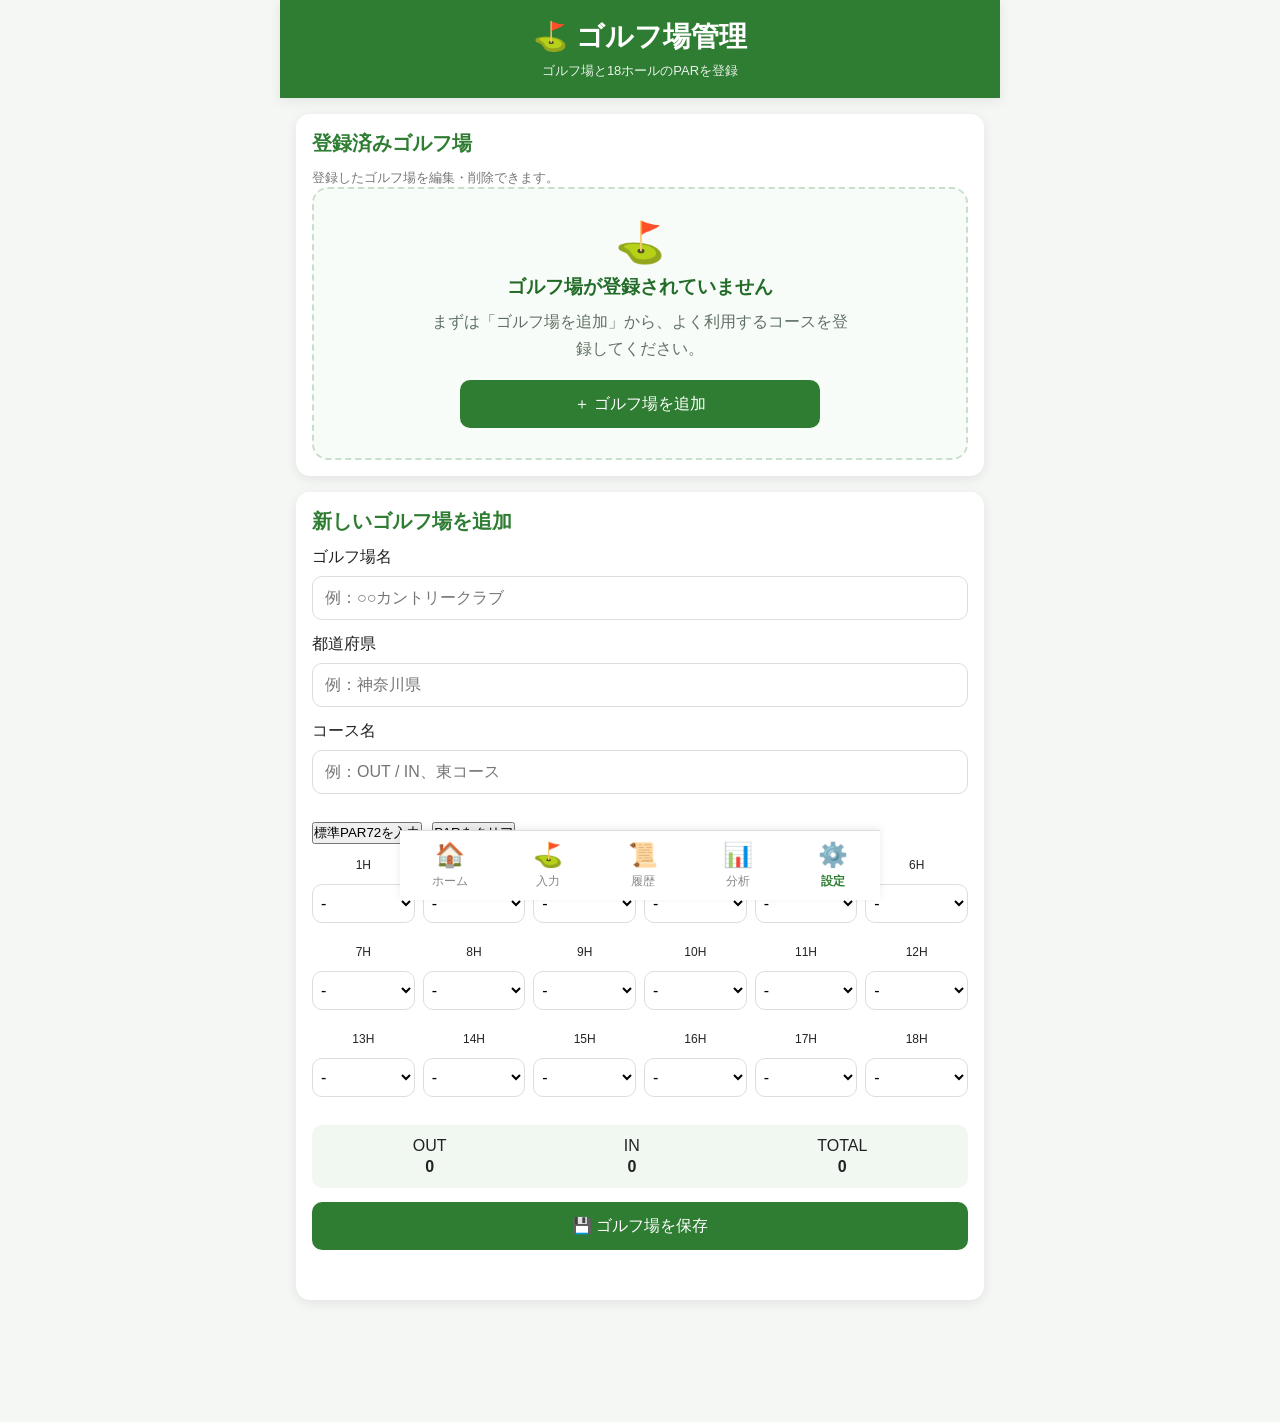
==== course-management.html @ 23a29a6c "Initial commit" ====
<!DOCTYPE html><html lang="ja"><head><meta charset="UTF-8"><meta name="viewport" content="width=device-width,initial-scale=1.0,viewport-fit=cover"><meta name="theme-color" content="#2E7D32"><link rel="manifest" href="manifest.webmanifest"><link rel="stylesheet" href="css/style.css"><title>ScoreCraft - ゴルフ場管理</title></head><body><header><h1>⛳ ゴルフ場管理</h1><p>ゴルフ場と18ホールのPARを登録</p></header><main>
<section class="card"><div class="section-heading"><div><h2>登録済みゴルフ場</h2><p class="section-description">登録したゴルフ場を編集・削除できます。</p></div></div><div id="courseList" class="course-manager-list"></div></section>
<section class="card" id="courseFormCard"><h2 id="formTitle">新しいゴルフ場を追加</h2><input id="editingCourseId" type="hidden"><label>ゴルフ場名<input id="courseName" type="text" placeholder="例：○○カントリークラブ"></label><label>都道府県<input id="prefecture" type="text" placeholder="例：神奈川県"></label><label>コース名<input id="courseNameDetail" type="text" placeholder="例：OUT / IN、東コース"></label><div class="par-toolbar"><button id="setPar72Button" class="secondary-button" type="button">標準PAR72を入力</button><button id="clearParButton" class="secondary-button" type="button">PARをクリア</button></div><div id="parGrid" class="par-input-grid"></div><div class="par-total-box"><span>OUT <strong id="outPar">0</strong></span><span>IN <strong id="inPar">0</strong></span><span>TOTAL <strong id="totalPar">0</strong></span></div><div class="course-form-actions"><button id="saveCourseButton" class="btn" type="button">💾 ゴルフ場を保存</button><button id="cancelEditButton" class="secondary-button" type="button" hidden>編集をキャンセル</button></div><div id="courseMessage" class="data-message" aria-live="polite"></div></section>
</main><div id="navigation"></div><script src="js/app.js"></script><script src="js/storage.js"></script><script src="js/navigation.js"></script><script src="js/courseDatabase.js"></script><script src="js/courseManagement.js"></script></body></html>
---- css/style.css ----
/* ==========================================
   ScoreCraft Ver2
   style.css
========================================== */

/* ===============================
   リセット
================================ */

*{
    margin:0;
    padding:0;
    box-sizing:border-box;
}

/* ===============================
   共通
================================ */

:root{

    --primary:#2E7D32;
    --primary-light:#43A047;

    --background:#F5F7F5;

    --card:#FFFFFF;

    --text:#222222;

    --subtext:#777777;

    --border:#DDDDDD;

    --danger:#D32F2F;

    --radius:14px;

    --shadow:0 3px 12px rgba(0,0,0,.08);

}

body{

    font-family:
        "Yu Gothic UI",
        "Hiragino Sans",
        sans-serif;

    background:var(--background);

    color:var(--text);

    max-width:480px;

    margin:auto;

    min-height:100vh;

    padding-bottom:90px;

}

/* ===============================
   Header
================================ */

header{

    background:var(--primary);

    color:white;

    text-align:center;

    padding:18px;

    box-shadow:var(--shadow);

}

header h1{

    font-size:28px;

}

header p{

    margin-top:6px;

    font-size:13px;

    opacity:.9;

}

/* ===============================
   Main
================================ */

main{

    padding:16px;

}

/* ===============================
   Card
================================ */

.card{

    background:var(--card);

    border-radius:var(--radius);

    padding:16px;

    margin-bottom:16px;

    box-shadow:var(--shadow);

}

.card h2{

    margin-bottom:12px;

    color:var(--primary);

    font-size:20px;

}

/* ===============================
   Button
================================ */

.btn{

    width:100%;

    height:48px;

    border:none;

    border-radius:10px;

    background:var(--primary);

    color:white;

    font-size:16px;

    cursor:pointer;

    transition:.2s;

}

.btn:hover{

    background:var(--primary-light);

}

/* ===============================
   Input
================================ */

input,
select,
textarea{

    width:100%;

    margin-top:8px;

    margin-bottom:14px;

    padding:12px;

    border:1px solid var(--border);

    border-radius:10px;

    font-size:16px;

    background:white;

}

textarea{

    resize:vertical;

}

/* ===============================
   Table
================================ */

table{

    width:100%;

    border-collapse:collapse;

}

th{

    background:var(--primary);

    color:white;

}

th,
td{

    border:1px solid var(--border);

    padding:10px;

    text-align:center;

}

/* ===============================
   Navigation
================================ */

.bottom-nav{

    position:fixed;

    left:50%;

    transform:translateX(-50%);

    bottom:0;

    width:100%;

    max-width:480px;

    height:70px;

    background:white;

    display:flex;

    justify-content:space-around;

    align-items:center;

    border-top:1px solid var(--border);

    box-shadow:0 -2px 8px rgba(0,0,0,.08);

    z-index:1000;

}

.nav-item{

    display:flex;

    flex-direction:column;

    align-items:center;

    text-decoration:none;

    color:#888;

    font-size:12px;

}

.nav-icon{

    font-size:24px;

    margin-bottom:4px;

}

.active{

    color:var(--primary);

    font-weight:bold;

}

/* ===============================
   Message
================================ */

#messageArea{

    margin-top:12px;

    text-align:center;

    font-weight:bold;

}

/* ===============================
   Utility
================================ */

.hidden{

    display:none;

}

.center{

    text-align:center;

}

.mt16{

    margin-top:16px;

}

.mb16{

    margin-bottom:16px;

}

/* ===============================
   Settings
================================ */

.setting-item{

    display:flex;

    align-items:center;

    gap:12px;

    margin-bottom:12px;

}

.setting-item input{

    width:20px;

    height:20px;

    margin:0;

}

.setting-item span{

    font-size:16px;

}

/* ===============================
   My Clubs
================================ */

.club-item{

    display:flex;

    align-items:center;

    gap:12px;

    margin-bottom:12px;

    padding:8px 0;

}

.club-item input{

    width:20px;

    height:20px;

    margin:0;

}

.club-item span{

    font-size:16px;

}

/* ===============================
   Club Category
=============================== */

.club-category{

    margin-top:24px;

    margin-bottom:10px;

    padding-bottom:6px;

    border-bottom:2px solid #e5e7eb;

    font-size:18px;

    font-weight:bold;

}
/* ===============================
   Home Dashboard
================================ */

.welcome-card p {
    color: var(--subtext);
    line-height: 1.7;
}

.section-heading {
    display: flex;
    align-items: center;
    justify-content: space-between;
}

.dashboard-grid {
    display: grid;
    grid-template-columns: repeat(2, minmax(0, 1fr));
    gap: 10px;
}

.dashboard-stat {
    min-height: 105px;
    padding: 14px 10px;
    border: 1px solid var(--border);
    border-radius: 12px;
    background: #fafcfa;
    display: flex;
    flex-direction: column;
    justify-content: center;
    text-align: center;
}

.dashboard-stat-label {
    color: var(--subtext);
    font-size: 13px;
}

.dashboard-stat-value {
    margin-top: 8px;
    color: var(--primary);
    font-size: 30px;
    font-weight: bold;
    line-height: 1;
}

.dashboard-stat-value small {
    margin-left: 3px;
    font-size: 13px;
    color: var(--subtext);
}

.empty-state {
    padding: 22px 8px;
    text-align: center;
    color: var(--subtext);
    line-height: 1.8;
}

.empty-state.compact {
    padding: 10px 4px;
}

.recent-round-list {
    display: flex;
    flex-direction: column;
}

.recent-round-item {
    display: flex;
    align-items: center;
    justify-content: space-between;
    gap: 12px;
    padding: 14px 0;
    border-bottom: 1px solid var(--border);
}

.recent-round-item:first-child {
    padding-top: 2px;
}

.recent-round-item:last-child {
    padding-bottom: 2px;
    border-bottom: none;
}

.recent-round-main {
    min-width: 0;
    flex: 1;
}

.recent-round-course {
    display: block;
    overflow: hidden;
    text-overflow: ellipsis;
    white-space: nowrap;
    font-size: 15px;
}

.recent-round-meta {
    margin-top: 5px;
    color: var(--subtext);
    font-size: 12px;
    line-height: 1.5;
}

.recent-round-score-area {
    min-width: 62px;
    display: flex;
    flex-direction: column;
    align-items: flex-end;
}

.recent-round-score-label {
    color: var(--subtext);
    font-size: 10px;
}

.recent-round-score {
    margin-top: 2px;
    color: var(--primary);
    font-size: 28px;
    line-height: 1;
}

.recent-round-relative {
    margin-top: 4px;
    padding: 2px 6px;
    border-radius: 20px;
    background: #edf6ee;
    color: var(--primary);
    font-size: 11px;
    font-weight: bold;
}

/* ===============================
   Round History
================================ */

.section-description {
    margin-top: 4px;
    color: var(--subtext);
    font-size: 13px;
}

.history-count {
    flex-shrink: 0;
    padding: 5px 10px;
    border-radius: 20px;
    background: #edf6ee;
    color: var(--primary);
    font-size: 13px;
    font-weight: bold;
}

.history-filter-area {
    margin: 18px 0 10px;
}

.history-filter-area label {
    display: block;
    margin-bottom: 7px;
    font-size: 14px;
    font-weight: bold;
}

.history-list {
    display: flex;
    flex-direction: column;
}

.history-item {
    width: 100%;
    padding: 15px 2px;
    border: none;
    border-bottom: 1px solid var(--border);
    border-radius: 0;
    background: transparent;
    color: inherit;
    display: flex;
    align-items: center;
    gap: 12px;
    text-align: left;
    cursor: pointer;
}

.history-item:last-child {
    border-bottom: none;
}

.history-item:hover {
    background: #fafcfa;
}

.history-item-main {
    min-width: 0;
    flex: 1;
    display: flex;
    flex-direction: column;
}

.history-item-date,
.history-item-detail {
    color: var(--subtext);
    font-size: 12px;
}

.history-item-course {
    margin: 4px 0;
    overflow: hidden;
    text-overflow: ellipsis;
    white-space: nowrap;
    font-size: 15px;
}

.history-item-score-area {
    min-width: 58px;
    display: flex;
    flex-direction: column;
    align-items: flex-end;
}

.history-item-score {
    color: var(--primary);
    font-size: 28px;
    line-height: 1;
}

.history-item-relative {
    margin-top: 4px;
    color: var(--subtext);
    font-size: 11px;
    font-weight: bold;
}

.history-item-arrow {
    color: var(--subtext);
    font-size: 28px;
    font-weight: normal;
}

.compact-button {
    width: auto;
    margin: 0;
    padding: 7px 12px;
}

.round-detail-summary {
    margin-top: 8px;
}

.round-detail-heading {
    margin-bottom: 16px;
}

.round-detail-course {
    display: block;
    font-size: 18px;
}

.round-detail-meta {
    margin-top: 5px;
    color: var(--subtext);
    font-size: 13px;
}

.round-detail-stats {
    display: grid;
    grid-template-columns: repeat(4, minmax(0, 1fr));
    gap: 7px;
}

.round-detail-stat {
    padding: 10px 4px;
    border: 1px solid var(--border);
    border-radius: 10px;
    background: #fafcfa;
    text-align: center;
}

.round-detail-stat span {
    display: block;
    color: var(--subtext);
    font-size: 10px;
}

.round-detail-stat strong {
    display: block;
    margin-top: 5px;
    color: var(--primary);
    font-size: 21px;
}

.hole-table-wrapper {
    margin: 20px 0;
    overflow-x: auto;
}

.hole-score-table {
    width: 100%;
    min-width: 420px;
    border-collapse: collapse;
    text-align: center;
}

.hole-score-table th,
.hole-score-table td {
    padding: 9px 6px;
    border-bottom: 1px solid var(--border);
    font-size: 13px;
}

.hole-score-table th {
    color: var(--subtext);
    font-size: 11px;
}

.hole-score-table td:nth-child(3) {
    font-weight: bold;
}

.score-eagle,
.score-birdie {
    color: #c62828;
}

.score-par {
    color: var(--primary);
}

.score-bogey,
.score-double-or-more {
    color: #1565c0;
}

.danger-button {
    width: 100%;
    margin-top: 8px;
    padding: 13px;
    border: 1px solid #d32f2f;
    border-radius: 10px;
    background: #ffffff;
    color: #d32f2f;
    font-weight: bold;
    cursor: pointer;
}

@media (max-width: 420px) {
    .round-detail-stats {
        grid-template-columns: repeat(2, minmax(0, 1fr));
    }
}

.recent-round-item[role="link"] {
    cursor: pointer;
}

.recent-round-item[role="link"]:hover {
    background: #fafcfa;
}

/* ==========================================
   Step7 分析画面
========================================== */

.analysis-summary-grid {
    display: grid;
    grid-template-columns: repeat(2, minmax(0, 1fr));
    gap: 10px;
}

.analysis-stat-card {
    min-height: 92px;
    padding: 14px 10px;
    border: 1px solid var(--border);
    border-radius: 12px;
    background: #fafcfa;
    text-align: center;
}

.analysis-stat-card span {
    display: block;
    color: var(--subtext);
    font-size: 12px;
}

.analysis-stat-card strong {
    display: block;
    margin-top: 8px;
    color: var(--primary);
    font-size: 27px;
    line-height: 1.15;
}

.score-chart-area {
    width: 100%;
    min-height: 230px;
    overflow: hidden;
}

#scoreChart {
    display: block;
    max-width: 100%;
}

.analysis-recent-list,
.club-analysis-list {
    display: grid;
    gap: 9px;
}

.analysis-recent-item {
    display: grid;
    grid-template-columns: auto minmax(0, 1fr) auto auto;
    align-items: center;
    gap: 9px;
    width: 100%;
    padding: 12px 10px;
    border: 1px solid var(--border);
    border-radius: 11px;
    background: #ffffff;
    color: var(--text);
    text-align: left;
    cursor: pointer;
}

.analysis-recent-item:hover {
    background: #fafcfa;
}

.analysis-recent-date {
    color: var(--subtext);
    font-size: 11px;
}

.analysis-recent-course {
    overflow: hidden;
    font-size: 13px;
    font-weight: 600;
    text-overflow: ellipsis;
    white-space: nowrap;
}

.analysis-recent-item > strong {
    color: var(--primary);
    font-size: 22px;
}

.direction-grid {
    display: grid;
    grid-template-columns: repeat(3, minmax(0, 1fr));
    gap: 8px;
}

.direction-card {
    padding: 14px 4px;
    border: 1px solid var(--border);
    border-radius: 12px;
    background: #fafcfa;
    text-align: center;
}

.direction-card span,
.direction-card small {
    display: block;
    color: var(--subtext);
    font-size: 11px;
}

.direction-card strong {
    display: block;
    margin: 6px 0 4px;
    color: var(--primary);
    font-size: 24px;
}

.club-analysis-item {
    padding: 11px 12px;
    border: 1px solid var(--border);
    border-radius: 11px;
    background: #ffffff;
}

.club-analysis-heading {
    display: flex;
    align-items: center;
    justify-content: space-between;
    gap: 10px;
    margin-bottom: 8px;
}

.club-analysis-heading strong {
    font-size: 14px;
}

.club-analysis-heading span {
    color: var(--primary);
    font-weight: bold;
    font-size: 14px;
}

.club-analysis-heading small {
    color: var(--subtext);
    font-weight: normal;
}

.analysis-progress {
    height: 8px;
    overflow: hidden;
    border-radius: 999px;
    background: #e7eee7;
}

.analysis-progress span {
    display: block;
    height: 100%;
    border-radius: inherit;
    background: var(--primary-light);
}

@media (min-width: 421px) {
    .analysis-summary-grid {
        grid-template-columns: repeat(3, minmax(0, 1fr));
    }
}

/* ============================================
   Step8 データ管理
============================================ */

.data-summary-grid {
    display: grid;
    grid-template-columns: repeat(3, minmax(0, 1fr));
    gap: 8px;
    margin-bottom: 16px;
}

.data-summary-item {
    min-width: 0;
    padding: 12px 6px;
    border: 1px solid var(--border);
    border-radius: 12px;
    background: #fafcfa;
    text-align: center;
}

.data-summary-item span,
.data-summary-item small {
    display: block;
    color: var(--subtext);
    font-size: 11px;
}

.data-summary-item strong {
    display: inline-block;
    margin: 6px 2px 2px;
    color: var(--primary);
    font-size: 22px;
    line-height: 1.1;
    word-break: break-word;
}

.data-action-list {
    display: grid;
    gap: 10px;
}

.data-action-list button {
    width: 100%;
}

.data-action-button {
    min-height: 46px;
    font-weight: 700;
}

.data-note {
    margin: 14px 0 0;
    color: var(--subtext);
    font-size: 12px;
    line-height: 1.7;
}

.data-message {
    min-height: 24px;
    margin-top: 10px;
    color: var(--primary);
    font-size: 13px;
    font-weight: 700;
    text-align: center;
}

.data-message.error {
    color: #c62828;
}


/* ============================================
   Step9: ラウンド編集
============================================ */
.round-detail-actions,
.round-save-actions {
    display: grid;
    gap: 12px;
    margin-top: 16px;
}

.round-detail-actions .primary-button,
.round-detail-actions .danger-button,
.round-save-actions .primary-button,
.round-save-actions .secondary-button {
    width: 100%;
}

@media (min-width: 640px) {
    .round-detail-actions,
    .round-save-actions {
        grid-template-columns: repeat(2, minmax(0, 1fr));
    }
}

/* ============================================
   Step10: 最終仕上げ・PWA対応
============================================ */

html {
    background: var(--background);
    -webkit-text-size-adjust: 100%;
}

body {
    padding-bottom: calc(90px + env(safe-area-inset-bottom));
}

button,
input,
select,
textarea,
a {
    -webkit-tap-highlight-color: transparent;
}

button,
.btn,
.primary-button,
.secondary-button,
.danger-button {
    touch-action: manipulation;
}

input,
select,
textarea {
    font-size: 16px;
}

.bottom-nav {
    padding-bottom: env(safe-area-inset-bottom);
}

.install-status {
    margin-bottom: 12px;
    padding: 12px;
    border: 1px solid var(--border);
    border-radius: 12px;
    background: #fafcfa;
    color: var(--subtext);
    font-size: 13px;
    line-height: 1.6;
}

.install-instructions {
    margin-top: 12px;
    padding: 12px;
    border-left: 4px solid var(--primary-light);
    border-radius: 8px;
    background: #f1f8f2;
    color: var(--text);
    font-size: 13px;
    line-height: 1.7;
}

@media (display-mode: standalone) {
    header {
        padding-top: calc(18px + env(safe-area-inset-top));
    }
}

@media (min-width: 760px) {
    body {
        max-width: 720px;
    }
}

@media (prefers-reduced-motion: reduce) {
    *,
    *::before,
    *::after {
        scroll-behavior: auto !important;
        transition-duration: 0.01ms !important;
        animation-duration: 0.01ms !important;
        animation-iteration-count: 1 !important;
    }
}

.course-manager-list{display:grid;gap:10px}.course-manager-item{display:flex;justify-content:space-between;gap:12px;align-items:center;padding:14px;border:1px solid var(--border);border-radius:12px;background:#fafcfa}.course-manager-item div:first-child{display:grid;gap:3px}.course-manager-item small,.course-manager-item span{color:var(--subtext);font-size:13px}.course-manager-actions{display:flex;gap:6px;align-items:center}.mini-button{padding:8px 10px;border:1px solid var(--primary);border-radius:8px;background:white;color:var(--primary);font-weight:700}.danger-mini{border-color:#c62828;color:#c62828}.built-in-label{padding:5px 8px;border-radius:999px;background:#e8f5e9;color:var(--primary)!important}.par-toolbar,.course-form-actions{display:flex;gap:10px;flex-wrap:wrap;margin:14px 0}.par-input-grid{display:grid;grid-template-columns:repeat(6,1fr);gap:8px}.par-input-item{display:grid;gap:4px;text-align:center;font-size:12px}.par-input-item select{padding:9px 4px}.par-total-box{display:flex;justify-content:space-around;margin:14px 0;padding:12px;border-radius:10px;background:#f1f8f2}.par-total-box span{display:grid;text-align:center;gap:3px}.course-form-actions .btn{flex:1}@media(max-width:520px){.par-input-grid{grid-template-columns:repeat(3,1fr)}.course-manager-item{align-items:flex-start}.course-manager-actions{flex-direction:column}}


/* ゴルフ場未登録時・設定グループ */
.settings-group-title {
    max-width: 840px;
    margin: 28px auto 10px;
    padding: 0 4px;
    color: #2e7d32;
    font-size: 1.05rem;
    letter-spacing: 0.04em;
}
.course-empty-state {
    padding: 30px 18px;
    text-align: center;
    border: 2px dashed #c8dfca;
    border-radius: 16px;
    background: #f8fcf8;
}
.course-empty-icon {
    margin-bottom: 8px;
    font-size: 2.5rem;
}
.course-empty-state h3 {
    margin: 0 0 8px;
    color: #236b28;
}
.course-empty-state p {
    margin: 0 auto 18px;
    max-width: 420px;
    color: #607064;
    line-height: 1.7;
}
.course-empty-button {
    width: min(100%, 360px);
}


/* ============================================
   ゴルフ場管理画面：共通下部ナビ対応
============================================ */
#navigation {
    position: relative;
    z-index: 1000;
}

.course-form-actions {
    margin-bottom: 8px;
}

@media (max-height: 560px) {
    /* ソフトキーボード表示中も内容を操作しやすくする */
    body.keyboard-visible .bottom-nav {
        display: none;
    }

    body.keyboard-visible {
        padding-bottom: 24px;
    }
}


/* ============================================
   Score edit UI refresh
============================================ */
.hole-card { padding: 20px; }
.hole-card .form-group { margin-bottom: 18px; }
.hole-card .form-group > label {
    display:block; margin-bottom:8px; font-weight:700; color:#17221a;
}
.direction-buttons {
    display:grid; grid-template-columns:repeat(3,minmax(0,1fr)); gap:10px;
}
.direction-button {
    min-height:48px; padding:10px 8px; border:1px solid #9bc8a2;
    border-radius:10px; background:#fff; color:var(--primary);
    font-size:14px; font-weight:700; cursor:pointer;
}
.direction-button.selected {
    background:#eaf5ec; border-color:var(--primary);
    box-shadow:inset 0 0 0 1px var(--primary);
}
.penalty-area { display:grid; gap:12px; }
.penalty-area .form-group {
    display:grid; grid-template-columns:minmax(100px,1fr) auto; align-items:center;
    gap:14px; margin:0;
}
.penalty-area .form-group > label { margin:0; }
.counter-control {
    display:grid; grid-template-columns:44px 60px 44px; min-height:44px;
    overflow:hidden; border:1px solid var(--border); border-radius:10px; background:#fff;
}
.counter-control button {
    border:0; background:#f3f8f4; color:var(--primary); font-size:22px; cursor:pointer;
}
.counter-control span {
    display:grid; place-items:center; border-left:1px solid var(--border);
    border-right:1px solid var(--border); font-size:18px;
}
.hole-progress {
    display:grid; grid-template-columns:repeat(9,minmax(0,1fr)); gap:8px;
    margin-top:20px;
}
.hole-progress-button {
    aspect-ratio:1; min-width:0; border:1px solid #c7dbc9; border-radius:50%;
    background:#fff; color:#174c25; font-weight:700; cursor:pointer;
}
.hole-progress-button.current {
    background:var(--primary); border-color:var(--primary); color:#fff;
    box-shadow:0 4px 10px rgba(46,125,50,.22);
}
.hole-progress-button.completed:not(.current) { background:#edf6ee; }
.hole-navigation { display:flex; justify-content:space-between; gap:14px; margin-top:22px; }
.hole-navigation-button {
    min-height:48px; padding:0 18px; border:1px solid var(--primary); border-radius:10px;
    background:#fff; color:var(--primary); font-weight:700; cursor:pointer;
}
.hole-navigation-button:last-child { background:var(--primary); color:#fff; }
.hole-navigation-button:disabled { opacity:.4; cursor:not-allowed; }
.round-save-actions { grid-template-columns:1fr 1fr; }
.round-save-actions .primary-button,
.round-save-actions .secondary-button {
    min-height:52px; border-radius:10px; font-size:16px; font-weight:800;
}
.round-save-actions .primary-button { background:var(--primary); color:#fff; border:1px solid var(--primary); }
.round-save-actions .secondary-button { background:#fff; color:#c62828; border:1px solid #ef7777; }
.edit-mode-selector h2 { margin-bottom:4px; }
.edit-mode-heading p { color:var(--subtext); font-size:13px; }
.edit-mode-options { display:grid; grid-template-columns:repeat(3,minmax(0,1fr)); gap:12px; margin-top:16px; }
.edit-mode-option {
    position:relative; display:grid; justify-items:center; gap:6px; min-height:112px;
    padding:15px 10px; border:1px solid var(--border); border-radius:12px;
    background:#fff; color:var(--text); cursor:pointer;
}
.edit-mode-option.selected { border-color:var(--primary); background:#f5fbf6; box-shadow:inset 0 0 0 1px var(--primary); }
.edit-mode-option.selected::after {
    content:'✓'; position:absolute; top:8px; right:9px; display:grid; place-items:center;
    width:20px; height:20px; border-radius:50%; background:var(--primary); color:#fff; font-size:12px;
}
.edit-mode-icon { color:var(--primary); font-size:27px; line-height:1; }
.edit-mode-option small { color:var(--subtext); font-size:11px; }
@media(max-width:520px){
    .edit-mode-options{grid-template-columns:1fr;}
    .edit-mode-option{min-height:88px;}
    .direction-buttons{grid-template-columns:1fr;}
    .hole-progress{grid-template-columns:repeat(6,minmax(0,1fr));}
    .round-save-actions{grid-template-columns:1fr;}
    .hole-navigation-button{flex:1;padding:0 8px;}
}
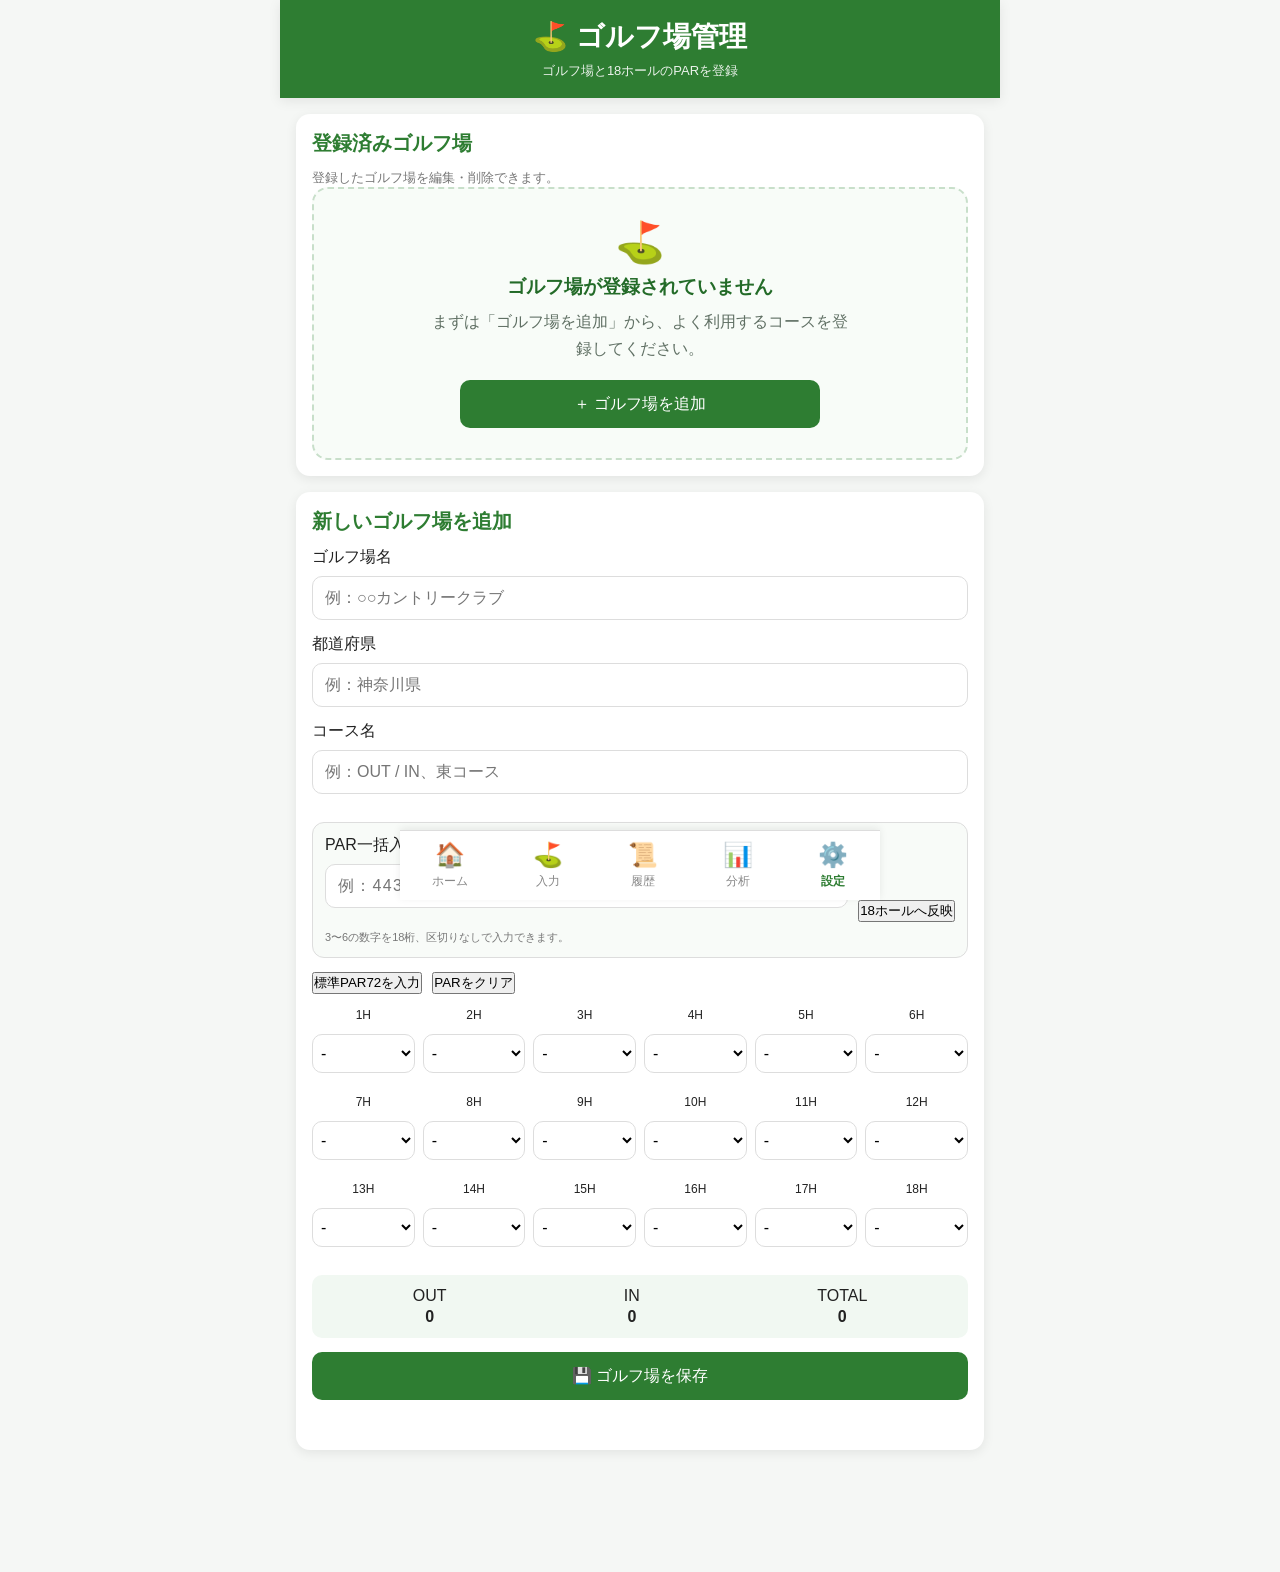
==== commit 923b97e2: "Ver1.3.16 - Add Green On and Shot Shape Analysis" ====
--- a/course-management.html
+++ b/course-management.html
@@ -1,4 +1,4 @@
 <!DOCTYPE html><html lang="ja"><head><meta charset="UTF-8"><meta name="viewport" content="width=device-width,initial-scale=1.0,viewport-fit=cover"><meta name="theme-color" content="#2E7D32"><link rel="manifest" href="manifest.webmanifest"><link rel="stylesheet" href="css/style.css"><title>ScoreCraft - ゴルフ場管理</title></head><body><header><h1>⛳ ゴルフ場管理</h1><p>ゴルフ場と18ホールのPARを登録</p></header><main>
 <section class="card"><div class="section-heading"><div><h2>登録済みゴルフ場</h2><p class="section-description">登録したゴルフ場を編集・削除できます。</p></div></div><div id="courseList" class="course-manager-list"></div></section>
-<section class="card" id="courseFormCard"><h2 id="formTitle">新しいゴルフ場を追加</h2><input id="editingCourseId" type="hidden"><label>ゴルフ場名<input id="courseName" type="text" placeholder="例：○○カントリークラブ"></label><label>都道府県<input id="prefecture" type="text" placeholder="例：神奈川県"></label><label>コース名<input id="courseNameDetail" type="text" placeholder="例：OUT / IN、東コース"></label><div class="par-toolbar"><button id="setPar72Button" class="secondary-button" type="button">標準PAR72を入力</button><button id="clearParButton" class="secondary-button" type="button">PARをクリア</button></div><div id="parGrid" class="par-input-grid"></div><div class="par-total-box"><span>OUT <strong id="outPar">0</strong></span><span>IN <strong id="inPar">0</strong></span><span>TOTAL <strong id="totalPar">0</strong></span></div><div class="course-form-actions"><button id="saveCourseButton" class="btn" type="button">💾 ゴルフ場を保存</button><button id="cancelEditButton" class="secondary-button" type="button" hidden>編集をキャンセル</button></div><div id="courseMessage" class="data-message" aria-live="polite"></div></section>
+<section class="card" id="courseFormCard"><h2 id="formTitle">新しいゴルフ場を追加</h2><input id="editingCourseId" type="hidden"><label>ゴルフ場名<input id="courseName" type="text" placeholder="例：○○カントリークラブ"></label><label>都道府県<input id="prefecture" type="text" placeholder="例：神奈川県"></label><label>コース名<input id="courseNameDetail" type="text" placeholder="例：OUT / IN、東コース"></label><div class="par-sequence-entry"><label>PAR一括入力<input id="parSequenceInput" type="text" inputmode="numeric" pattern="[3-6]*" maxlength="18" autocomplete="off" placeholder="例：443543445443544345"></label><button id="applyParSequenceButton" class="secondary-button" type="button">18ホールへ反映</button><small>3〜6の数字を18桁、区切りなしで入力できます。</small></div><div class="par-toolbar"><button id="setPar72Button" class="secondary-button" type="button">標準PAR72を入力</button><button id="clearParButton" class="secondary-button" type="button">PARをクリア</button></div><div id="parGrid" class="par-input-grid"></div><div class="par-total-box"><span>OUT <strong id="outPar">0</strong></span><span>IN <strong id="inPar">0</strong></span><span>TOTAL <strong id="totalPar">0</strong></span></div><div class="course-form-actions"><button id="saveCourseButton" class="btn" type="button">💾 ゴルフ場を保存</button><button id="cancelEditButton" class="secondary-button" type="button" hidden>編集をキャンセル</button></div><div id="courseMessage" class="data-message" aria-live="polite"></div></section>
 </main><div id="navigation"></div><script src="js/app.js"></script><script src="js/storage.js"></script><script src="js/navigation.js"></script><script src="js/courseDatabase.js"></script><script src="js/courseManagement.js"></script></body></html>
--- a/css/style.css
+++ b/css/style.css
@@ -1277,3 +1277,351 @@
     .round-save-actions{grid-template-columns:1fr;}
     .hole-navigation-button{flex:1;padding:0 8px;}
 }
+
+/* CSVインポート */
+.import-guide-card .btn { margin-bottom:12px; }
+.import-summary { display:grid; gap:6px; padding:14px; border-radius:12px; background:#f3f8f4; }
+.import-summary strong { color:var(--primary); overflow-wrap:anywhere; }
+.import-summary span { color:var(--subtext); font-size:14px; }
+.import-warnings { color:#9a6700; font-size:13px; }
+.import-warnings p { margin:10px 0 0; }
+.import-toolbar { display:flex; gap:8px; margin:12px 0; }
+.small-secondary-button { min-height:38px; padding:0 14px; border:1px solid var(--border); border-radius:9px; background:#fff; color:var(--primary); font-weight:700; }
+.import-preview-list { display:grid; gap:10px; margin-bottom:18px; }
+.import-preview-item { display:grid; grid-template-columns:26px minmax(0,1fr); align-items:start; gap:10px; padding:14px; border:1px solid var(--border); border-radius:12px; background:#fff; cursor:pointer; }
+.import-preview-item:has(input:checked) { border-color:var(--primary); background:#f7fbf7; }
+.import-preview-item.invalid { border-color:#ef9a9a; background:#fff8f8; cursor:not-allowed; }
+.import-preview-item.duplicate { border-style:dashed; }
+.import-preview-item input { width:20px; height:20px; margin-top:2px; accent-color:var(--primary); }
+.import-preview-content { display:grid; gap:5px; min-width:0; }
+.import-preview-heading { display:flex; align-items:center; flex-wrap:wrap; gap:7px; }
+.import-preview-content > span:nth-child(2) { color:var(--subtext); font-size:13px; }
+.import-preview-content small { color:#c62828; }
+.import-badge { padding:3px 7px; border-radius:999px; font-size:11px; font-style:normal; font-weight:700; }
+.import-badge.warning { background:#fff3cd; color:#765600; }
+.import-badge.error { background:#fde8e8; color:#b42318; }
+#importMessage { margin-top:12px; }
+@media(max-width:520px){ .import-toolbar{display:grid;grid-template-columns:1fr 1fr;} }
+
+/* 楽天スコア画像取込 */
+.rakuten-import-page{padding-bottom:110px}.image-picker{display:flex;flex-direction:column;align-items:center;justify-content:center;gap:6px;border:2px dashed #77ad7b;border-radius:16px;padding:24px;background:#f5fbf5;cursor:pointer;text-align:center}.image-picker-icon{font-size:34px}.image-picker span:last-child{font-size:13px;color:#68736a}.import-image-preview-list{display:grid;grid-template-columns:repeat(2,minmax(0,1fr));gap:10px;margin:14px 0}.import-image-preview{position:relative;border:1px solid #d9e2da;border-radius:12px;overflow:hidden;background:white}.import-image-preview img{width:100%;height:120px;object-fit:cover;display:block}.import-image-preview span{position:absolute;left:8px;bottom:8px;background:rgba(0,0,0,.68);color:white;border-radius:999px;padding:3px 9px;font-size:12px}.ocr-progress{margin-top:16px}.ocr-progress-track{height:10px;border-radius:999px;background:#e1e8e2;overflow:hidden}.ocr-progress-bar{height:100%;width:0;background:#2e7d32;transition:width .2s}.ocr-progress p{text-align:center;font-size:13px;color:#526056}.import-form-grid{display:grid;grid-template-columns:repeat(2,minmax(0,1fr));gap:12px}.import-form-grid label{display:flex;flex-direction:column;gap:5px;font-size:13px;font-weight:700;color:#465249}.import-summary-grid{display:grid;grid-template-columns:repeat(4,1fr);gap:8px;margin:18px 0}.import-summary-grid div{background:#f1f7f2;border-radius:12px;padding:10px;text-align:center}.import-summary-grid span{display:block;font-size:12px;color:#637067}.import-summary-grid strong{font-size:22px;color:#1f6b29}.table-scroll{overflow-x:auto;-webkit-overflow-scrolling:touch}.import-hole-table{border-collapse:collapse;min-width:850px;width:100%;font-size:13px}.import-hole-table th,.import-hole-table td{border:1px solid #d8dfd9;padding:5px;text-align:center}.import-hole-table thead th{background:#2e7d32;color:white;position:sticky;top:0}.import-hole-table tbody th{background:#eef5ef;color:#205f27}.import-hole-table input,.import-hole-table select{width:58px;min-width:0;padding:7px 3px;text-align:center}.import-hole-table .compact-text{width:68px}.course-save-notice{margin:14px 0;padding:12px;border-left:4px solid #43a047;background:#f0f7f1;border-radius:8px;font-size:13px}.checkbox-row{display:flex;align-items:flex-start;gap:9px;margin:14px 0;font-size:14px}.checkbox-row input{width:auto;margin-top:3px}@media(max-width:600px){.import-form-grid{grid-template-columns:1fr}.import-summary-grid{grid-template-columns:repeat(2,1fr)}.import-image-preview img{height:90px}}
+
+/* Ver1.3.0 過去ラウンド高速入力 */
+.past-mode-selector{display:grid;grid-template-columns:repeat(3,1fr);gap:8px;margin:12px 0}.past-mode-selector button{border:1px solid #b8c9ba;border-radius:12px;background:#f7faf7;padding:12px 6px;font-weight:700;color:#3b4c3d}.past-mode-selector button.active{background:#2e7d32;color:#fff;border-color:#2e7d32}.quick-entry-box{margin:18px 0;padding:14px;border-radius:14px;background:#f3f8f3}.quick-entry-box h3{margin:0 0 4px}.quick-entry-box p{margin:0 0 10px;font-size:13px;color:#647066}.quick-entry-grid{display:grid;grid-template-columns:1fr 1fr 1.4fr auto;gap:8px;align-items:end}.quick-entry-grid label{display:flex;flex-direction:column;gap:4px;font-size:12px;font-weight:700}.quick-entry-grid input,.quick-entry-grid select{min-height:42px}.reference-preview img{cursor:zoom-in;object-fit:contain;background:#111}.reference-preview.expanded{grid-column:1/-1}.reference-preview.expanded img{height:auto;max-height:70vh}.import-hole-table input[type="text"]{min-width:74px}.import-hole-table td:last-child input{min-width:110px}@media(max-width:700px){.quick-entry-grid{grid-template-columns:1fr 1fr}.quick-value-label{grid-column:1/-1}.quick-entry-grid button{grid-column:1/-1}.past-mode-selector button{font-size:13px;padding:11px 3px}}
+
+
+/* Ver1.3.1 過去ラウンド入力改善 */
+.reference-image-sticky.has-images{position:sticky;top:max(0px,env(safe-area-inset-top));z-index:35;padding:8px;margin-left:-4px;margin-right:-4px;background:rgba(248,250,248,.96);border:1px solid #dce7dd;border-radius:14px;box-shadow:0 8px 20px rgba(28,72,35,.14);backdrop-filter:blur(10px);-webkit-backdrop-filter:blur(10px)}
+.reference-image-sticky.has-images .reference-preview img{height:112px;object-fit:contain;background:#111}
+.reference-image-sticky.has-images .reference-preview.expanded{position:fixed;inset:max(8px,env(safe-area-inset-top)) 8px calc(86px + env(safe-area-inset-bottom)) 8px;z-index:90;display:flex;align-items:center;justify-content:center;background:rgba(0,0,0,.92);border:0}
+.reference-image-sticky.has-images .reference-preview.expanded img{width:100%;height:100%;max-height:none;object-fit:contain}
+.reference-image-sticky.has-images .reference-preview.expanded span{position:fixed;top:calc(16px + env(safe-area-inset-top));left:16px}
+.club-number-input{font-variant-numeric:tabular-nums}
+@media(max-width:600px){.reference-image-sticky.has-images{grid-template-columns:repeat(2,minmax(0,1fr));top:0}.reference-image-sticky.has-images .reference-preview img{height:92px}.quick-entry-box{scroll-margin-top:125px}}
+
+
+/* Ver1.3.2 マイクラブID入力 */
+.club-id-guide{display:grid;gap:7px;margin:10px 0 12px;padding:9px 10px;border:1px solid #cfe0d1;border-radius:10px;background:#fff;font-size:11px;color:#425044}
+.club-id-guide>strong{font-size:12px;color:#246b2c}
+.club-id-guide>div{display:flex;flex-wrap:wrap;gap:5px 8px}
+.club-id-guide>div span{display:inline-flex;align-items:center;gap:3px;white-space:nowrap}
+.club-id-guide b{display:inline-grid;place-items:center;min-width:20px;height:20px;padding:0 4px;border-radius:6px;background:#2e7d32;color:#fff;font-size:10px}
+.club-id-guide.empty{border-color:#e0d4a9;background:#fffbed}
+.club-id-guide a{color:#1f6b29;font-weight:700}
+
+/* Ver1.3.3: My Club ID input */
+.club-entry-cell{display:flex;flex-direction:column;align-items:center;gap:3px;min-width:82px}
+.club-entry-cell .club-number-input{width:66px;min-width:66px;text-align:center}
+.club-name-preview{display:block;max-width:92px;min-height:1.2em;overflow:hidden;text-overflow:ellipsis;white-space:nowrap;font-size:10px;line-height:1.2;color:#2f6f35;font-weight:700}
+.club-number-input.invalid{border-color:#c62828!important;background:#fff4f4!important}
+.club-number-input.invalid+.club-name-preview{color:#c62828}
+.club-id-guide>div{max-height:none;overflow:visible}
+
+
+/* Ver1.3.5: iPhone Safariでも参考画像を常時固定表示 */
+.reference-image-sticky.has-images{
+  position:fixed !important;
+  top:env(safe-area-inset-top, 0px) !important;
+  left:8px;
+  right:8px;
+  z-index:80;
+  display:grid;
+  grid-template-columns:repeat(2,minmax(0,1fr));
+  gap:8px;
+  margin:0 !important;
+  padding:8px;
+  background:rgba(248,250,248,.98);
+  border:1px solid #dce7dd;
+  border-radius:14px;
+  box-shadow:0 8px 24px rgba(28,72,35,.22);
+  -webkit-backdrop-filter:blur(10px);
+  backdrop-filter:blur(10px);
+}
+.reference-image-sticky.has-images .reference-preview{
+  margin:0;
+  min-width:0;
+}
+.reference-image-sticky.has-images .reference-preview img{
+  width:100%;
+  height:104px;
+  object-fit:contain;
+  background:#111;
+}
+body.has-fixed-reference-images .rakuten-import-page{
+  padding-top:132px;
+}
+.reference-image-sticky.has-images .reference-preview.expanded{
+  position:fixed;
+  inset:env(safe-area-inset-top, 0px) 0 calc(78px + env(safe-area-inset-bottom, 0px)) 0;
+  z-index:120;
+  display:flex;
+  align-items:center;
+  justify-content:center;
+  background:rgba(0,0,0,.94);
+  border-radius:0;
+}
+.reference-image-sticky.has-images .reference-preview.expanded img{
+  width:100%;
+  height:100%;
+  max-height:none;
+  object-fit:contain;
+}
+.reference-image-sticky.has-images .reference-preview.expanded span{
+  position:fixed;
+  top:calc(12px + env(safe-area-inset-top, 0px));
+  left:12px;
+  z-index:121;
+}
+@media(max-width:600px){
+  .reference-image-sticky.has-images{
+    top:env(safe-area-inset-top, 0px) !important;
+    grid-template-columns:repeat(2,minmax(0,1fr));
+  }
+  .reference-image-sticky.has-images .reference-preview img{height:92px}
+  body.has-fixed-reference-images .rakuten-import-page{padding-top:120px}
+}
+
+
+/* Ver1.3.6: 全画面参考画像ビューア */
+.reference-image-viewer{
+  position:fixed;inset:0;z-index:300;display:none;flex-direction:column;
+  background:rgba(0,0,0,.96);touch-action:none;overscroll-behavior:contain;
+}
+.reference-image-viewer.open{display:flex}
+.reference-viewer-toolbar{
+  min-height:58px;padding:calc(8px + env(safe-area-inset-top,0px)) 12px 8px;
+  display:grid;grid-template-columns:auto 1fr auto;gap:10px;align-items:center;
+  color:#fff;background:rgba(15,15,15,.96);border-bottom:1px solid rgba(255,255,255,.18);
+}
+.reference-viewer-toolbar strong{font-size:15px}
+.reference-viewer-toolbar span{font-size:11px;color:#d8d8d8;text-align:center}
+.reference-viewer-toolbar button{width:42px;height:42px;border:0;border-radius:50%;background:#fff;color:#111;font-size:30px;line-height:1}
+.reference-viewer-stage{
+  flex:1;min-height:0;display:flex;align-items:center;justify-content:center;overflow:hidden;
+  padding-bottom:calc(78px + env(safe-area-inset-bottom,0px));touch-action:none;
+}
+.reference-viewer-stage img{
+  width:100%;height:100%;object-fit:contain;transform-origin:center center;
+  will-change:transform;user-select:none;-webkit-user-select:none;-webkit-touch-callout:none;
+}
+body.reference-viewer-open{overflow:hidden;touch-action:none}
+.reference-preview img{touch-action:manipulation}
+
+/* Ver1.3.7: 入力しながら使える固定拡大プレビュー */
+:root{
+  --reference-vv-top:0px;
+  --reference-panel-height:120px;
+  --reference-content-offset:140px;
+}
+.reference-image-sticky.has-images{
+  top:calc(var(--reference-vv-top) + env(safe-area-inset-top,0px)) !important;
+  height:var(--reference-panel-height);
+  max-height:var(--reference-panel-height);
+  overflow:hidden;
+  transition:height .18s ease,max-height .18s ease;
+  align-items:stretch;
+}
+body.has-fixed-reference-images .rakuten-import-page{
+  padding-top:var(--reference-content-offset) !important;
+}
+.reference-image-sticky.has-images .reference-preview{
+  height:100%;
+  position:relative;
+}
+.reference-image-sticky.has-images .reference-preview img{
+  height:100% !important;
+  min-height:0;
+}
+.reference-preview-controls{
+  position:absolute;
+  right:8px;
+  bottom:6px;
+  z-index:4;
+  display:flex;
+  align-items:center;
+  gap:7px;
+  padding:4px 5px 4px 8px;
+  border-radius:999px;
+  background:rgba(0,0,0,.68);
+  color:#fff;
+  font-size:10px;
+  pointer-events:none;
+}
+.reference-preview-controls button{
+  display:none;
+  min-height:30px;
+  padding:3px 10px;
+  border:0;
+  border-radius:999px;
+  background:#fff;
+  color:#1f5f29;
+  font-size:12px;
+  font-weight:800;
+  pointer-events:auto;
+}
+body.reference-preview-enlarged .reference-image-sticky.has-images{
+  grid-template-columns:1fr;
+  padding:6px;
+  background:rgba(12,12,12,.98);
+}
+body.reference-preview-enlarged .reference-image-sticky.has-images .reference-preview{
+  display:none;
+}
+body.reference-preview-enlarged .reference-image-sticky.has-images .reference-preview.active-reference{
+  display:block;
+}
+body.reference-preview-enlarged .reference-image-sticky.has-images .reference-preview.active-reference img{
+  width:100%;
+  height:100% !important;
+  object-fit:contain;
+  touch-action:pinch-zoom pan-x pan-y;
+}
+body.reference-preview-enlarged .reference-preview-controls{
+  display:flex;
+}
+body.reference-preview-enlarged .reference-preview-controls span{
+  display:none;
+}
+body.reference-preview-enlarged .reference-preview-controls button{
+  display:block;
+}
+.rakuten-import-page input,
+.rakuten-import-page select,
+.rakuten-import-page textarea,
+.quick-entry-box,
+.import-hole-table{
+  scroll-margin-top:calc(var(--reference-panel-height) + 26px);
+}
+/* 旧モーダルは使用しない */
+.reference-image-viewer{display:none!important}
+body.reference-viewer-open{overflow:auto!important;touch-action:auto!important}
+@media(max-width:600px){
+  body.has-fixed-reference-images .rakuten-import-page{
+    padding-top:var(--reference-content-offset) !important;
+  }
+}
+
+/* Ver1.3.8: ピンチ・ドラッグ・ダブルタップ・長押し全画面 */
+.reference-image-sticky.has-images,
+.reference-image-sticky.has-images .reference-preview,
+.reference-image-sticky.has-images .reference-preview img{
+  touch-action:none!important;
+  overscroll-behavior:contain;
+  -webkit-user-drag:none;
+  -webkit-touch-callout:none;
+  user-select:none;
+}
+.reference-image-sticky.has-images .reference-preview{overflow:hidden;cursor:zoom-in}
+.reference-image-sticky.has-images .reference-preview.is-zoomed{cursor:grab}
+.reference-image-sticky.has-images .reference-preview.is-zoomed:active{cursor:grabbing}
+.reference-image-sticky.has-images .reference-preview img{
+  transform-origin:center center;
+  will-change:transform;
+  transition:transform .16s ease-out;
+  pointer-events:none;
+}
+.reference-image-sticky.has-images .reference-preview.is-zoomed img{transition:none}
+.reference-preview-controls b{font-size:11px;min-width:38px;text-align:center;color:#fff}
+body.reference-preview-enlarged .reference-image-sticky.has-images .reference-preview-controls{pointer-events:none}
+body.reference-preview-enlarged .reference-image-sticky.has-images .reference-preview-controls button{pointer-events:auto}
+body.reference-longpress-fullscreen{overflow:hidden!important}
+body.reference-longpress-fullscreen .reference-image-sticky.has-images{
+  position:fixed!important;
+  inset:0!important;
+  top:0!important;
+  width:100vw!important;
+  height:100dvh!important;
+  max-height:none!important;
+  z-index:500!important;
+  border:0!important;
+  border-radius:0!important;
+  padding:env(safe-area-inset-top,0px) 0 env(safe-area-inset-bottom,0px)!important;
+  margin:0!important;
+  background:#000!important;
+}
+body.reference-longpress-fullscreen .reference-image-sticky.has-images .reference-preview.active-reference{
+  width:100%;height:100%;display:block!important;
+}
+body.reference-longpress-fullscreen .reference-image-sticky.has-images .reference-preview:not(.active-reference){display:none!important}
+body.reference-longpress-fullscreen .reference-preview-controls{display:none!important}
+body.reference-longpress-fullscreen .reference-image-sticky.has-images .reference-preview img{width:100%;height:100%!important;object-fit:contain}
+
+
+/* Ver1.3.9: クラブID一括入力用カンマボタン */
+.quick-value-input-row{display:flex;gap:8px;align-items:stretch}
+.quick-value-input-row #quickValue{flex:1;min-width:0}
+.quick-comma-button{width:52px;min-height:42px;border:1px solid #2e7d32;border-radius:11px;background:#fff;color:#2e7d32;font-size:26px;font-weight:800;line-height:1;touch-action:manipulation}
+.quick-comma-button:active{background:#e7f3e8;transform:scale(.97)}
+.quick-comma-button[hidden]{display:none!important}
+
+/* ==========================================
+   Ver1.3.11 分析画面拡張
+========================================== */
+.analysis-chart-legend{display:flex;flex-wrap:wrap;gap:8px 14px;margin:0 0 8px;color:var(--subtext);font-size:11px}.analysis-chart-legend span:nth-child(1){color:#2E7D32}.analysis-chart-legend span:nth-child(2){color:#1976D2}.analysis-chart-legend span:nth-child(3){color:#EF6C00}.score-chart-area{min-height:410px}.club-par-group+.club-par-group{margin-top:20px}.club-par-group h3{margin:0 0 10px;color:var(--primary);font-size:16px}.club-analysis-button{display:block;width:100%;padding:0;border:0;background:transparent;color:inherit;text-align:left;cursor:pointer}.club-tap-hint{display:block;margin-top:7px;color:var(--subtext);font-size:10px}.club-direction-detail{margin-top:10px;padding-top:10px;border-top:1px solid var(--border)}.club-direction-grid{display:grid;grid-template-columns:repeat(5,minmax(0,1fr));gap:5px}.club-direction-grid>div{min-width:0;padding:8px 2px;border-radius:8px;background:#f5f8f5;text-align:center}.club-direction-grid span,.club-direction-grid small{display:block;overflow:hidden;color:var(--subtext);font-size:9px;white-space:nowrap;text-overflow:ellipsis}.club-direction-grid strong{display:block;margin:4px 0;color:var(--primary);font-size:16px}.analysis-note{margin:0;color:var(--subtext);font-size:12px}.putt-distance-list{display:grid;gap:7px}.putt-distance-row{display:grid;grid-template-columns:minmax(80px,1fr) auto minmax(65px,auto);align-items:center;gap:8px;padding:11px 12px;border:1px solid var(--border);border-radius:10px;background:#fff}.putt-distance-row span{font-weight:600}.putt-distance-row strong{color:var(--primary);font-size:17px}.putt-distance-row small{color:var(--subtext);font-size:10px;text-align:right}@media(max-width:380px){.club-direction-grid{grid-template-columns:repeat(3,minmax(0,1fr))}}
+
+/* ==========================================
+   Ver1.3.12 グラフ表示改善
+========================================== */
+.score-chart-area{min-height:390px}
+#scoreChart{display:block;width:100%;max-width:100%}
+.putt-distance-chart-area{width:100%;overflow:hidden}
+.putt-chart-scroll{width:100%;overflow-x:auto;overflow-y:hidden;padding-bottom:4px;-webkit-overflow-scrolling:touch}
+#puttDistanceChart{display:block;max-width:none}
+.putt-chart-note{margin:8px 0 0;color:var(--subtext);font-size:10px;text-align:center}
+
+/* ==========================================
+   Ver1.3.13 分析グラフ 3:4レスポンシブ対応
+========================================== */
+.score-chart-area,
+.putt-distance-chart-area,
+.putt-chart-scroll {
+    width: 100%;
+    min-height: 0;
+    overflow: hidden;
+}
+#scoreChart,
+#puttDistanceChart {
+    display: block;
+    width: 100%;
+    max-width: 100%;
+    height: auto;
+}
+.putt-chart-scroll {
+    padding-bottom: 0;
+    -webkit-overflow-scrolling: auto;
+}
+.analysis-chart-legend {
+    align-items: center;
+    justify-content: center;
+    gap: 6px 12px;
+    font-size: 10px;
+}
+@media (max-width: 420px) {
+    .analysis-chart-legend { gap: 5px 9px; font-size: 9px; }
+    .card:has(.score-chart-area),
+    .card:has(.putt-distance-chart-area) { padding-left: 10px; padding-right: 10px; }
+    .putt-chart-note { font-size: 9px; }
+}
+
+/* ScoreCraft Ver1.3.16 */
+.par-sequence-entry{display:grid;grid-template-columns:minmax(0,1fr) auto;gap:8px 10px;align-items:end;margin:14px 0;padding:12px;border:1px solid var(--border);border-radius:12px;background:#f8fbf8}.par-sequence-entry label{margin:0}.par-sequence-entry input{font-variant-numeric:tabular-nums;letter-spacing:.08em}.par-sequence-entry small{grid-column:1/-1;color:var(--subtext);font-size:11px}.sub-input-label{display:block;margin:10px 0 5px;color:var(--subtext);font-size:12px;font-weight:700}.input-help-text{margin:6px 0 0;color:var(--subtext);font-size:11px}.curve-buttons{grid-template-columns:repeat(3,minmax(0,1fr))}.green-on-buttons{grid-template-columns:repeat(2,minmax(0,1fr))}.approach-shot-group{padding-top:4px}.analysis-mini-heading{margin:10px 0 6px;color:var(--subtext);font-size:12px}.curve-analysis-grid{grid-template-columns:repeat(3,minmax(0,1fr))}.gir-analysis-grid{display:grid;grid-template-columns:repeat(2,minmax(0,1fr));gap:18px}.gir-analysis-grid h3{margin:0 0 10px;color:var(--primary);font-size:15px}.gir-row{padding:9px 0;border-bottom:1px solid var(--border)}.gir-row-head{display:flex;justify-content:space-between;gap:10px;align-items:baseline}.gir-row-head strong{font-size:13px}.gir-row-head span{color:var(--primary);font-weight:800}.gir-row-head small{color:var(--subtext);font-weight:500}@media(max-width:520px){.par-sequence-entry{grid-template-columns:1fr}.par-sequence-entry small{grid-column:auto}.curve-buttons{grid-template-columns:repeat(3,minmax(0,1fr))}.green-on-buttons{grid-template-columns:1fr}.gir-analysis-grid{grid-template-columns:1fr}}
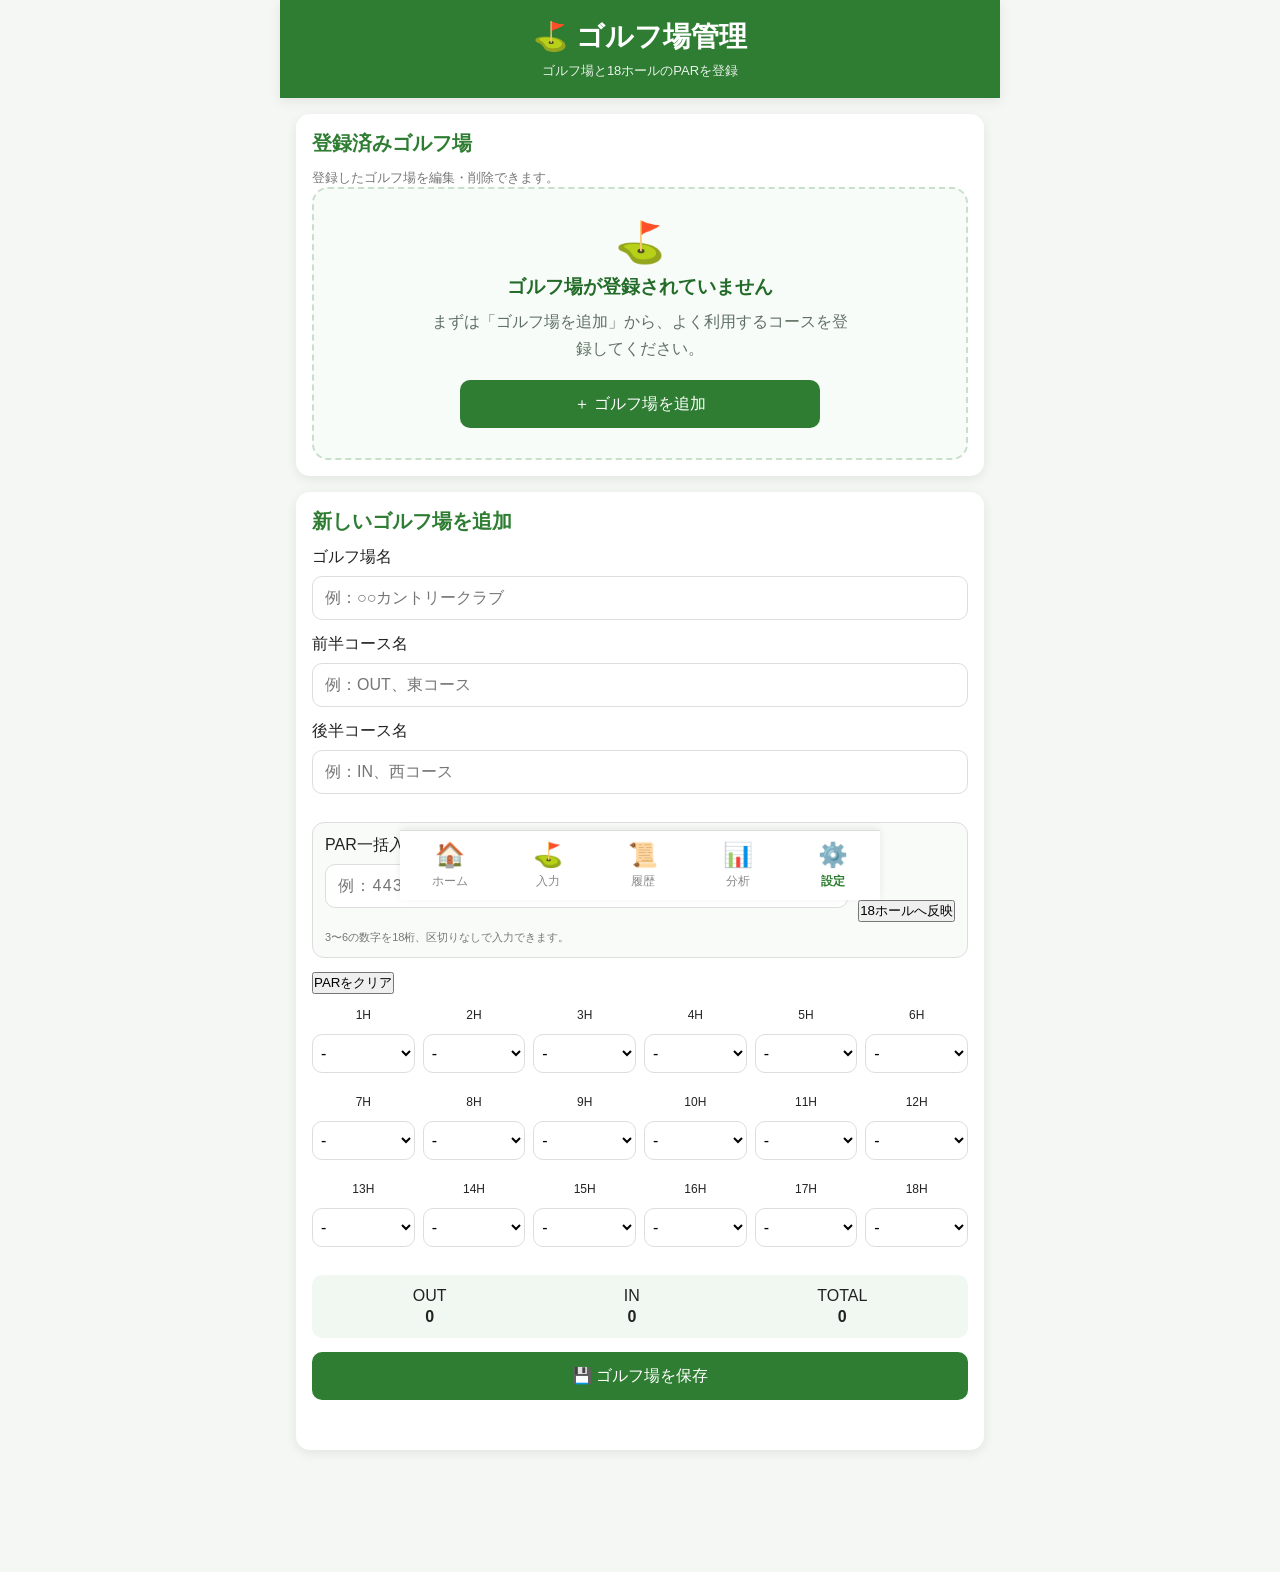
==== commit f0643f10: "Ver1.3.34 - Simplify Golf Course Registration" ====
--- a/course-management.html
+++ b/course-management.html
@@ -1,4 +1,4 @@
 <!DOCTYPE html><html lang="ja"><head><meta charset="UTF-8"><meta name="viewport" content="width=device-width,initial-scale=1.0,viewport-fit=cover"><meta name="theme-color" content="#2E7D32"><link rel="manifest" href="manifest.webmanifest"><link rel="stylesheet" href="css/style.css"><title>ScoreCraft - ゴルフ場管理</title></head><body><header><h1>⛳ ゴルフ場管理</h1><p>ゴルフ場と18ホールのPARを登録</p></header><main>
 <section class="card"><div class="section-heading"><div><h2>登録済みゴルフ場</h2><p class="section-description">登録したゴルフ場を編集・削除できます。</p></div></div><div id="courseList" class="course-manager-list"></div></section>
-<section class="card" id="courseFormCard"><h2 id="formTitle">新しいゴルフ場を追加</h2><input id="editingCourseId" type="hidden"><label>ゴルフ場名<input id="courseName" type="text" placeholder="例：○○カントリークラブ"></label><label>都道府県<input id="prefecture" type="text" placeholder="例：神奈川県"></label><label>コース名<input id="courseNameDetail" type="text" placeholder="例：OUT / IN、東コース"></label><div class="par-sequence-entry"><label>PAR一括入力<input id="parSequenceInput" type="text" inputmode="numeric" pattern="[3-6]*" maxlength="18" autocomplete="off" placeholder="例：443543445443544345"></label><button id="applyParSequenceButton" class="secondary-button" type="button">18ホールへ反映</button><small>3〜6の数字を18桁、区切りなしで入力できます。</small></div><div class="par-toolbar"><button id="setPar72Button" class="secondary-button" type="button">標準PAR72を入力</button><button id="clearParButton" class="secondary-button" type="button">PARをクリア</button></div><div id="parGrid" class="par-input-grid"></div><div class="par-total-box"><span>OUT <strong id="outPar">0</strong></span><span>IN <strong id="inPar">0</strong></span><span>TOTAL <strong id="totalPar">0</strong></span></div><div class="course-form-actions"><button id="saveCourseButton" class="btn" type="button">💾 ゴルフ場を保存</button><button id="cancelEditButton" class="secondary-button" type="button" hidden>編集をキャンセル</button></div><div id="courseMessage" class="data-message" aria-live="polite"></div></section>
-</main><div id="navigation"></div><script src="js/app.js"></script><script src="js/storage.js"></script><script src="js/navigation.js"></script><script src="js/courseDatabase.js"></script><script src="js/courseManagement.js"></script></body></html>+<section class="card" id="courseFormCard"><h2 id="formTitle">新しいゴルフ場を追加</h2><input id="editingCourseId" type="hidden"><label>ゴルフ場名<input id="courseName" type="text" placeholder="例：○○カントリークラブ"></label><label>前半コース名<input id="frontCourseName" type="text" placeholder="例：OUT、東コース"></label><label>後半コース名<input id="backCourseName" type="text" placeholder="例：IN、西コース"></label><div class="par-sequence-entry"><label>PAR一括入力<input id="parSequenceInput" type="text" inputmode="numeric" pattern="[3-6]*" maxlength="18" autocomplete="off" placeholder="例：443543445443544345"></label><button id="applyParSequenceButton" class="secondary-button" type="button">18ホールへ反映</button><small>3〜6の数字を18桁、区切りなしで入力できます。</small></div><div class="par-toolbar"><button id="clearParButton" class="secondary-button" type="button">PARをクリア</button></div><div id="parGrid" class="par-input-grid"></div><div class="par-total-box"><span>OUT <strong id="outPar">0</strong></span><span>IN <strong id="inPar">0</strong></span><span>TOTAL <strong id="totalPar">0</strong></span></div><div class="course-form-actions"><button id="saveCourseButton" class="btn" type="button">💾 ゴルフ場を保存</button><button id="cancelEditButton" class="secondary-button" type="button" hidden>編集をキャンセル</button></div><div id="courseMessage" class="data-message" aria-live="polite"></div></section>
+</main><div id="navigation"></div><script src="js/app.js"></script><script src="js/storage.js"></script><script src="js/navigation.js"></script><script src="js/courseDatabase.js"></script><script src="js/courseManagement.js?v=1.3.34"></script></body></html>
--- a/css/style.css
+++ b/css/style.css
@@ -1625,3 +1625,314 @@
 
 /* ScoreCraft Ver1.3.16 */
 .par-sequence-entry{display:grid;grid-template-columns:minmax(0,1fr) auto;gap:8px 10px;align-items:end;margin:14px 0;padding:12px;border:1px solid var(--border);border-radius:12px;background:#f8fbf8}.par-sequence-entry label{margin:0}.par-sequence-entry input{font-variant-numeric:tabular-nums;letter-spacing:.08em}.par-sequence-entry small{grid-column:1/-1;color:var(--subtext);font-size:11px}.sub-input-label{display:block;margin:10px 0 5px;color:var(--subtext);font-size:12px;font-weight:700}.input-help-text{margin:6px 0 0;color:var(--subtext);font-size:11px}.curve-buttons{grid-template-columns:repeat(3,minmax(0,1fr))}.green-on-buttons{grid-template-columns:repeat(2,minmax(0,1fr))}.approach-shot-group{padding-top:4px}.analysis-mini-heading{margin:10px 0 6px;color:var(--subtext);font-size:12px}.curve-analysis-grid{grid-template-columns:repeat(3,minmax(0,1fr))}.gir-analysis-grid{display:grid;grid-template-columns:repeat(2,minmax(0,1fr));gap:18px}.gir-analysis-grid h3{margin:0 0 10px;color:var(--primary);font-size:15px}.gir-row{padding:9px 0;border-bottom:1px solid var(--border)}.gir-row-head{display:flex;justify-content:space-between;gap:10px;align-items:baseline}.gir-row-head strong{font-size:13px}.gir-row-head span{color:var(--primary);font-weight:800}.gir-row-head small{color:var(--subtext);font-weight:500}@media(max-width:520px){.par-sequence-entry{grid-template-columns:1fr}.par-sequence-entry small{grid-column:auto}.curve-buttons{grid-template-columns:repeat(3,minmax(0,1fr))}.green-on-buttons{grid-template-columns:1fr}.gir-analysis-grid{grid-template-columns:1fr}}
+
+/* ==========================================
+   ScoreCraft Ver1.3.17 Compact Round Entry
+========================================== */
+.compact-hole-input{display:grid;gap:7px}
+.hole-card{padding:13px 14px}
+.hole-header{margin-bottom:7px;display:flex;align-items:center;justify-content:space-between}
+.hole-header h2{margin:0;font-size:18px;line-height:1.1}.hole-header p{margin:2px 0 0;font-size:12px;color:var(--subtext)}
+.compact-primary-grid{display:grid;grid-template-columns:.72fr 1.2fr 1.2fr;gap:7px}
+.compact-field{min-width:0}.compact-field>label{display:block;margin:0 0 3px;color:#526157;font-size:9px;font-weight:800;letter-spacing:.04em;text-transform:none}
+.compact-field select,.compact-field input,.compact-input-section>input{width:100%;min-width:0;height:36px;padding:5px 7px;border:1px solid #cbd9cd;border-radius:8px;background:#fff;font-size:14px}
+.compact-par-field select{text-align:center;font-weight:800}
+.compact-stepper{display:grid;grid-template-columns:30px minmax(0,1fr) 30px;height:36px;overflow:hidden;border:1px solid #cbd9cd;border-radius:8px;background:#fff}
+.compact-stepper button{border:0;background:#f2f7f3;color:var(--primary);font-size:18px;font-weight:800}.compact-stepper input{height:34px;padding:0 2px;border:0;border-left:1px solid #e2e9e3;border-right:1px solid #e2e9e3;border-radius:0;text-align:center;font-size:16px;font-weight:800;-moz-appearance:textfield}.compact-stepper input::-webkit-inner-spin-button,.compact-stepper input::-webkit-outer-spin-button{-webkit-appearance:none;margin:0}
+.compact-input-section{position:relative;padding:6px 7px 7px;border:1px solid #dce7dd;border-radius:10px;background:#fbfdfb}.compact-section-title{position:absolute;top:-6px;left:8px;padding:0 4px;background:#fbfdfb;color:#2e7d32;font-size:8px;font-weight:900;letter-spacing:.08em}
+.compact-three-grid{display:grid;grid-template-columns:1.25fr .8fr .8fr;gap:6px}.compact-two-grid{display:grid;grid-template-columns:1fr 1fr;gap:6px}
+.flick-control,.compact-gir-button{width:100%;height:36px;border:1px solid #9bc8a2;border-radius:8px;background:#fff;color:#245b2d;font-size:14px;font-weight:900;touch-action:none;user-select:none;-webkit-user-select:none}.flick-control.selected,.compact-gir-button.selected{background:#eaf5ec;border-color:#2e7d32;box-shadow:inset 0 0 0 1px #2e7d32}.flick-control.flick-active{transform:scale(.96);background:#e4f2e6}.compact-gir-button.miss{border-color:#d6a0a0;background:#fff4f4;color:#a52828}
+.flick-first-guide{margin:5px 0 -1px;padding-top:4px;border-top:1px dashed #d9e4da;color:#6b756d;font-size:8px;line-height:1.25;text-align:center;white-space:normal}
+.compact-penalty-grid{display:grid;grid-template-columns:repeat(3,minmax(0,1fr));gap:6px}.compact-counter-item{display:grid;grid-template-columns:auto 1fr;gap:4px;align-items:center}.compact-counter-item>span{font-size:9px;font-weight:800;color:#526157}.compact-mini-counter{display:grid;grid-template-columns:24px minmax(20px,1fr) 24px;height:31px;overflow:hidden;border:1px solid #cbd9cd;border-radius:7px;background:#fff}.compact-mini-counter button{padding:0;border:0;background:#f2f7f3;color:#2e7d32;font-size:15px;font-weight:800}.compact-mini-counter strong{display:grid;place-items:center;font-size:12px;border-left:1px solid #e2e9e3;border-right:1px solid #e2e9e3}
+.compact-memo-section>input{height:32px;font-size:12px}
+.hole-progress{grid-template-columns:repeat(9,minmax(0,1fr));gap:3px;margin-top:0}.hole-progress-button{width:100%;max-width:26px;justify-self:center;font-size:9px;border-radius:7px;aspect-ratio:1.15}.hole-navigation{gap:8px;margin-top:8px}.hole-navigation-button{min-height:38px;padding:0 11px;border-radius:8px;font-size:12px}
+@media(max-width:520px){
+  .page-container{padding-left:9px;padding-right:9px}.hole-card{padding:11px 10px}.compact-hole-input{gap:6px}
+  .round-info-card.course-selected{padding:8px 10px}.round-info-card.course-selected>h2,.round-info-card.course-selected .course-search-group{display:none}.round-info-card.course-selected .selected-course-area{margin:0 0 5px;padding:6px 8px}.round-info-card.course-selected .selected-course-label{display:none}.round-info-card.course-selected .selected-course-content{align-items:center}.round-info-card.course-selected #selectedCourseDetails{display:none}.round-info-card.course-selected #clearCourseButton{padding:5px 7px;font-size:10px}.round-info-card.course-selected .round-date-group{display:grid;grid-template-columns:auto 1fr;gap:8px;align-items:center;margin:4px 0}.round-info-card.course-selected .round-date-group label{margin:0;font-size:10px}.round-info-card.course-selected .round-date-group input{height:32px;padding:4px 7px;font-size:12px}.round-info-card.course-selected .course-par-summary{margin-top:4px;padding:5px}.round-info-card.course-selected .course-par-item span{font-size:8px}.round-info-card.course-selected .course-par-item strong{font-size:12px}
+  .compact-three-grid{grid-template-columns:1.2fr .8fr .8fr}.compact-field select,.compact-field input{font-size:13px}
+  .hole-progress-button{max-width:24px}.save-section{margin-top:8px}.round-save-actions .primary-button,.round-save-actions .secondary-button{min-height:42px;font-size:13px}
+}
+@media(max-width:370px){.compact-primary-grid{grid-template-columns:.62fr 1.19fr 1.19fr}.compact-three-grid{grid-template-columns:1.12fr .88fr .88fr;gap:4px}.compact-input-section{padding-left:5px;padding-right:5px}.compact-field>label{font-size:8px}.compact-penalty-grid{gap:3px}.compact-counter-item{grid-template-columns:1fr}.compact-counter-item>span{text-align:center}.hole-progress-button{max-width:21px;font-size:8px}}
+
+/* ==========================================
+   ScoreCraft Ver1.3.18 Alignment + Guided Flick
+========================================== */
+.compact-primary-grid,
+.compact-three-grid{
+  align-items:end;
+}
+.compact-field{
+  display:grid;
+  grid-template-rows:14px 36px;
+  align-content:end;
+}
+.compact-field>label{
+  height:14px;
+  line-height:11px;
+  margin:0;
+  display:flex;
+  align-items:flex-start;
+}
+.compact-field select,
+.compact-field input,
+.compact-stepper,
+.flick-control,
+.compact-gir-button{
+  box-sizing:border-box;
+  align-self:end;
+  margin:0;
+  height:36px;
+  min-height:36px;
+}
+.compact-step-field .compact-stepper{width:100%}
+.compact-gir-button{display:grid;place-items:center;padding:0 5px;line-height:1}
+.flick-control{position:relative;display:grid;place-items:center;padding:0 5px;line-height:1}
+.flick-control.flick-longpress{transform:scale(.98);box-shadow:0 0 0 3px rgba(46,125,50,.12)}
+
+.flick-radial-layer{
+  position:fixed;
+  inset:0;
+  z-index:9999;
+  pointer-events:none;
+  background:rgba(16,31,19,.06);
+  -webkit-backdrop-filter:blur(1px);
+  backdrop-filter:blur(1px);
+}
+.flick-radial-menu{
+  position:fixed;
+  width:1px;
+  height:1px;
+}
+.flick-radial-option{
+  position:absolute;
+  display:grid;
+  place-items:center;
+  width:48px;
+  height:48px;
+  margin:-24px 0 0 -24px;
+  border:2px solid #9bc8a2;
+  border-radius:50%;
+  background:rgba(255,255,255,.97);
+  color:#245b2d;
+  font-size:16px;
+  font-weight:900;
+  box-shadow:0 5px 18px rgba(20,60,30,.16);
+  transition:transform .08s ease,background .08s ease,border-color .08s ease;
+}
+.flick-radial-option.flick-center{transform:translate(0,0)}
+.flick-radial-option.flick-left{transform:translate(-62px,0)}
+.flick-radial-option.flick-right{transform:translate(62px,0)}
+.flick-radial-option.flick-up{transform:translate(0,-62px)}
+.flick-radial-option.flick-down{transform:translate(0,62px)}
+.flick-radial-option.active{
+  background:#2e7d32;
+  border-color:#2e7d32;
+  color:#fff;
+}
+.flick-radial-option.flick-left.active{transform:translate(-62px,0) scale(1.12)}
+.flick-radial-option.flick-right.active{transform:translate(62px,0) scale(1.12)}
+.flick-radial-option.flick-up.active{transform:translate(0,-62px) scale(1.12)}
+.flick-radial-option.flick-down.active{transform:translate(0,62px) scale(1.12)}
+.flick-radial-option.flick-center.active{transform:translate(0,0) scale(1.12)}
+
+
+/* ============================================
+   Ver1.3.19 - On-course usability / analysis
+============================================ */
+.course-par-item small{display:block;margin-top:2px;font-size:9px;line-height:1.15;color:#53685a;font-style:normal;white-space:nowrap}
+.course-par-item small b{color:#1f6b29;font-size:11px}
+.course-par-item small em{color:#2367d7;font-style:normal;font-weight:800}
+.round-info-card.course-selected .course-par-item small{font-size:8px}
+.round-info-card.course-selected .course-par-item small b{font-size:10px}
+
+@media(max-width:700px){
+  .round-page input[type="number"],
+  .round-page input[type="text"],
+  .round-page input[type="date"],
+  .round-page input[type="search"],
+  .round-page select,
+  .round-page textarea,
+  .round-page .compact-field input,
+  .round-page .compact-field select,
+  .round-page .compact-stepper input,
+  .round-page .compact-input-section>input{font-size:16px!important}
+}
+
+.hole-score-table thead th{color:#fff!important;text-shadow:0 1px 1px rgba(0,0,0,.16)}
+
+.round-single-analysis{margin-top:18px;padding-top:16px;border-top:1px solid var(--border)}
+.round-analysis-heading h3{margin:0;color:var(--primary);font-size:18px}
+.round-analysis-heading p{margin:4px 0 12px;color:var(--subtext);font-size:12px}
+.round-analysis-block{margin:10px 0;padding:12px;border:1px solid #dce7dd;border-radius:12px;background:#fbfdfb}
+.round-analysis-block h4{margin:0 0 9px;color:#245f2c;font-size:14px}
+.round-analysis-block h5{margin:0 0 7px;color:#5c6b60;font-size:11px}
+.round-analysis-row{display:flex;align-items:flex-start;justify-content:space-between;gap:10px;padding:7px 0;border-bottom:1px solid #e8eee9;font-size:12px}
+.round-analysis-row:last-child{border-bottom:0}
+.round-analysis-row>div{display:grid;gap:2px;min-width:0}
+.round-analysis-row strong{font-size:12px}
+.round-analysis-row span{color:var(--primary);font-weight:800;white-space:nowrap}
+.round-analysis-row small{color:var(--subtext);font-weight:500;font-size:10px}
+.round-analysis-columns{display:grid;grid-template-columns:1fr 1fr;gap:14px}
+.round-three-hole-grid{margin:0}
+@media(max-width:520px){.round-analysis-columns{grid-template-columns:1fr}}
+
+.analysis-toc-card{position:sticky;top:6px;z-index:8;padding-bottom:12px}
+.analysis-toc{display:grid;grid-template-columns:repeat(3,minmax(0,1fr));gap:7px}
+.analysis-toc a{display:flex;align-items:center;justify-content:center;min-height:36px;padding:6px 4px;border:1px solid #b8d0bb;border-radius:9px;background:#f7fbf7;color:#246c2c;text-decoration:none;text-align:center;font-size:11px;font-weight:800}
+.analysis-toc a:active{background:#e6f3e7}
+.analysis-anchor-section{scroll-margin-top:112px}
+.three-hole-grid{display:grid;grid-template-columns:repeat(3,minmax(0,1fr));gap:8px}
+.three-hole-item{padding:11px 5px;border:1px solid #dbe6dc;border-radius:10px;background:#f8fbf8;text-align:center}
+.three-hole-item span{display:block;color:#657169;font-size:10px}
+.three-hole-item strong{display:block;margin:3px 0;color:#2d7134;font-size:19px}
+.three-hole-item small{display:block;color:#7a857d;font-size:9px}
+.three-hole-item.under strong{color:#1976d2}.three-hole-item.over strong{color:#d65a35}.three-hole-item.even strong{color:#2e7d32}
+@media(max-width:370px){.analysis-toc{grid-template-columns:repeat(2,minmax(0,1fr))}.three-hole-grid{gap:5px}.three-hole-item{padding:9px 3px}}
+
+.course-par-summary{display:grid;grid-template-columns:repeat(3,minmax(0,1fr));gap:5px;padding:7px;border-radius:10px;background:#f2f8f3}
+.course-par-item{display:grid;grid-template-columns:auto auto minmax(0,1fr);align-items:center;justify-content:center;gap:3px;padding:4px 3px;border-right:1px solid #d6e3d8;text-align:center}
+.course-par-item:last-child{border-right:0}
+.course-par-item>span{font-size:9px;font-weight:800;color:#617066}
+.course-par-item>strong{font-size:14px;color:#2e7d32}
+.course-par-item>small{display:flex!important;align-items:center;justify-content:center;gap:1px;margin:0!important;font-size:7px!important}
+.course-par-item>small b,.course-par-item>small em{font-size:10px!important}
+@media(max-width:370px){.course-par-summary{gap:2px;padding:5px 3px}.course-par-item{gap:2px;padding:3px 1px}.course-par-item>span{font-size:8px}.course-par-item>strong{font-size:12px}.course-par-item>small{font-size:6.5px!important}.course-par-item>small b,.course-par-item>small em{font-size:9px!important}}
+
+/* ============================================
+   Ver1.3.20 自動バックアップ
+   ============================================ */
+.auto-backup-panel {
+    margin: 14px 0 16px;
+    padding: 14px;
+    border: 1px solid #d8e8d9;
+    border-radius: 14px;
+    background: #f8fcf8;
+}
+.auto-backup-row {
+    display: flex;
+    align-items: center;
+    justify-content: space-between;
+    gap: 12px;
+}
+.auto-backup-row p {
+    margin: 4px 0 0;
+    font-size: 0.82rem;
+    line-height: 1.45;
+    color: #5d6b5f;
+}
+.switch-row {
+    display: inline-flex;
+    align-items: center;
+    gap: 6px;
+    flex: 0 0 auto;
+    font-weight: 700;
+    color: #2e7d32;
+}
+.switch-row input {
+    width: 20px;
+    height: 20px;
+    margin: 0;
+    accent-color: #2e7d32;
+}
+.auto-backup-status {
+    margin-top: 10px;
+    padding: 8px 10px;
+    border-radius: 9px;
+    background: #edf7ee;
+    font-size: 0.78rem;
+    color: #315c34;
+}
+.auto-backup-actions {
+    display: grid;
+    gap: 8px;
+    margin-top: 10px;
+}
+.auto-backup-actions button:disabled {
+    opacity: 0.5;
+}
+
+
+/* Ver1.3.21 - per-shot compact entry */
+.compact-shots-section{padding:8px 8px 7px}
+.shot-grid{display:grid;grid-template-columns:24px minmax(72px,1.35fr) minmax(58px,.85fr) 48px 54px;gap:5px;align-items:center;width:100%}
+.shot-grid-header{margin:0 0 4px;font-size:10px;font-weight:700;color:#667085;text-align:center}
+.shot-grid-row{margin:4px 0}
+.shot-number{text-align:center;font-size:13px;color:#2e7d32}
+.shot-grid-row select,.shot-grid-row input,.shot-flick-control{box-sizing:border-box;width:100%;height:36px;min-height:36px;margin:0;border-radius:8px;font-size:16px!important}
+.shot-grid-row select{padding:0 4px}
+.shot-grid-row input{text-align:center;padding:0 3px}
+.shot-cell{min-width:0}
+.shot-flick-control{padding:0 3px;font-weight:800;touch-action:none}
+.penalty-flick{font-size:14px!important}
+.shot-flick-hint{margin-top:5px;font-size:9px;line-height:1.25;text-align:center;color:#7a7f87}
+@media(max-width:390px){.shot-grid{grid-template-columns:20px minmax(68px,1.3fr) 55px 44px 50px;gap:3px}.compact-shots-section{padding-left:5px;padding-right:5px}.shot-grid-row select,.shot-grid-row input,.shot-flick-control{height:34px;min-height:34px}}
+/* iOS Safari: editable controls stay >=16px to avoid focus zoom */
+.round-page input,.round-page select,.round-page textarea{font-size:16px!important}
+\n/* Ver1.3.22 - shot analysis */\n.shot-analysis-grid{display:grid;grid-template-columns:repeat(2,minmax(0,1fr));gap:18px}.shot-analysis-grid h3{margin:0 0 5px;color:var(--primary);font-size:15px}.shot-analysis-intro{margin-bottom:9px}.shot-analysis-list{display:grid;gap:7px}.shot-analysis-item{border:1px solid #d9e6db;border-radius:10px;background:#fff;overflow:hidden}.shot-analysis-button{display:flex;align-items:center;justify-content:space-between;gap:8px;width:100%;min-height:52px;padding:9px 11px;border:0;background:#fff;color:inherit;text-align:left}.shot-analysis-button>div{min-width:0}.shot-analysis-button strong,.shot-analysis-button small{display:block}.shot-analysis-button strong{font-size:14px}.shot-analysis-button small{margin-top:2px;color:var(--subtext);font-size:9px}.shot-analysis-button>span{flex:0 0 auto;color:var(--primary);font-size:13px;font-weight:900}.shot-analysis-button[aria-expanded="true"]{background:#f3f9f4}.shot-analysis-detail{padding:4px 10px 11px;border-top:1px solid #e4ece5;background:#fbfdfb}.shot-gir-summary,.yard-total-gir{display:grid;grid-template-columns:minmax(0,1fr) auto;align-items:center;gap:2px 8px;padding:9px 10px;border-radius:9px;background:#edf7ee}.shot-gir-summary strong,.yard-total-gir strong{grid-row:1/3;grid-column:2;color:#2e7d32;font-size:22px}.shot-gir-summary span,.yard-total-gir span{font-size:11px;font-weight:700}.shot-gir-summary span:last-child,.yard-total-gir small{color:var(--subtext);font-size:9px}.yard-club-gir-list{margin-top:7px;display:grid;gap:4px}.yard-club-gir-row{display:grid;grid-template-columns:minmax(0,1fr) auto 34px;align-items:center;gap:7px;padding:7px 4px;border-bottom:1px solid #e5ece6}.yard-club-gir-row strong{font-size:12px}.yard-club-gir-row span{color:#2e7d32;font-size:13px;font-weight:900}.yard-club-gir-row small{color:var(--subtext);font-size:9px;text-align:right}.shot-gir-rule{margin-top:10px;text-align:center}@media(max-width:600px){.shot-analysis-grid{grid-template-columns:1fr}.shot-analysis-grid>section+section{margin-top:4px}}\n
+.no-club-data{padding:10px 2px;margin:0;text-align:center;}
+
+
+/* Ver1.3.24 history + putting trend */
+.hole-score-table-advanced{min-width:720px}
+.hole-score-table-advanced th,.hole-score-table-advanced td{white-space:nowrap;padding-left:8px;padding-right:8px}
+.round-kpi-grid{display:grid;grid-template-columns:repeat(2,minmax(0,1fr));gap:8px;margin-top:10px}
+.round-kpi-grid>div{padding:10px;border:1px solid #dce7de;border-radius:10px;background:#f8fbf8}
+.round-kpi-grid span,.round-kpi-grid strong{display:block}.round-kpi-grid span{font-size:10px;color:#69756d}.round-kpi-grid strong{margin-top:3px;color:#2e7d32;font-size:18px}
+.analysis-subchart-heading{margin:22px 0 8px;padding-top:16px;border-top:1px solid #e1e8e2}.analysis-subchart-heading h3{margin:0;color:#2e7d32;font-size:16px}.analysis-subchart-heading p{margin:3px 0 0;color:#707b74;font-size:11px}
+@media(max-width:390px){.round-kpi-grid strong{font-size:16px}}
+
+.reset-round-button{border-color:#d7a6a6;color:#9f2f2f;background:#fff8f8}.reset-round-button:active{background:#fdecec}
+@media(max-width:430px){.flick-radial-option{width:46px;height:46px;margin:-23px 0 0 -23px}.flick-radial-option.flick-left{transform:translate(-58px,0)}.flick-radial-option.flick-right{transform:translate(58px,0)}.flick-radial-option.flick-up{transform:translate(0,-58px)}.flick-radial-option.flick-down{transform:translate(0,58px)}}
+
+
+/* Ver1.3.31 - round history front/back/total summary */
+.round-split-summary{
+  display:grid;
+  grid-template-columns:1fr;
+  gap:10px;
+  margin:12px 0 14px;
+}
+.round-split-block{
+  border:1px solid #dce7de;
+  border-radius:12px;
+  background:#fbfdfb;
+  overflow:hidden;
+}
+.round-split-block h3{
+  margin:0;
+  padding:8px 10px;
+  background:#2e7d32;
+  color:#fff;
+  font-size:14px;
+  font-weight:800;
+}
+.round-split-grid{
+  display:grid;
+  grid-template-columns:repeat(3,minmax(0,1fr));
+}
+.round-split-stat{
+  min-width:0;
+  padding:8px 5px;
+  text-align:center;
+  border-right:1px solid #e4ebe5;
+  border-bottom:1px solid #e4ebe5;
+}
+.round-split-stat:nth-child(3n){border-right:0}
+.round-split-stat:nth-last-child(-n+3){border-bottom:0}
+.round-split-stat span,
+.round-split-stat strong{display:block}
+.round-split-stat span{
+  min-height:2.4em;
+  color:#6c766f;
+  font-size:9px;
+  line-height:1.2;
+}
+.round-split-stat strong{
+  margin-top:3px;
+  color:#2e7d32;
+  font-size:15px;
+  white-space:nowrap;
+}
+@media(min-width:700px){
+  .round-split-summary{grid-template-columns:repeat(3,minmax(0,1fr))}
+}
